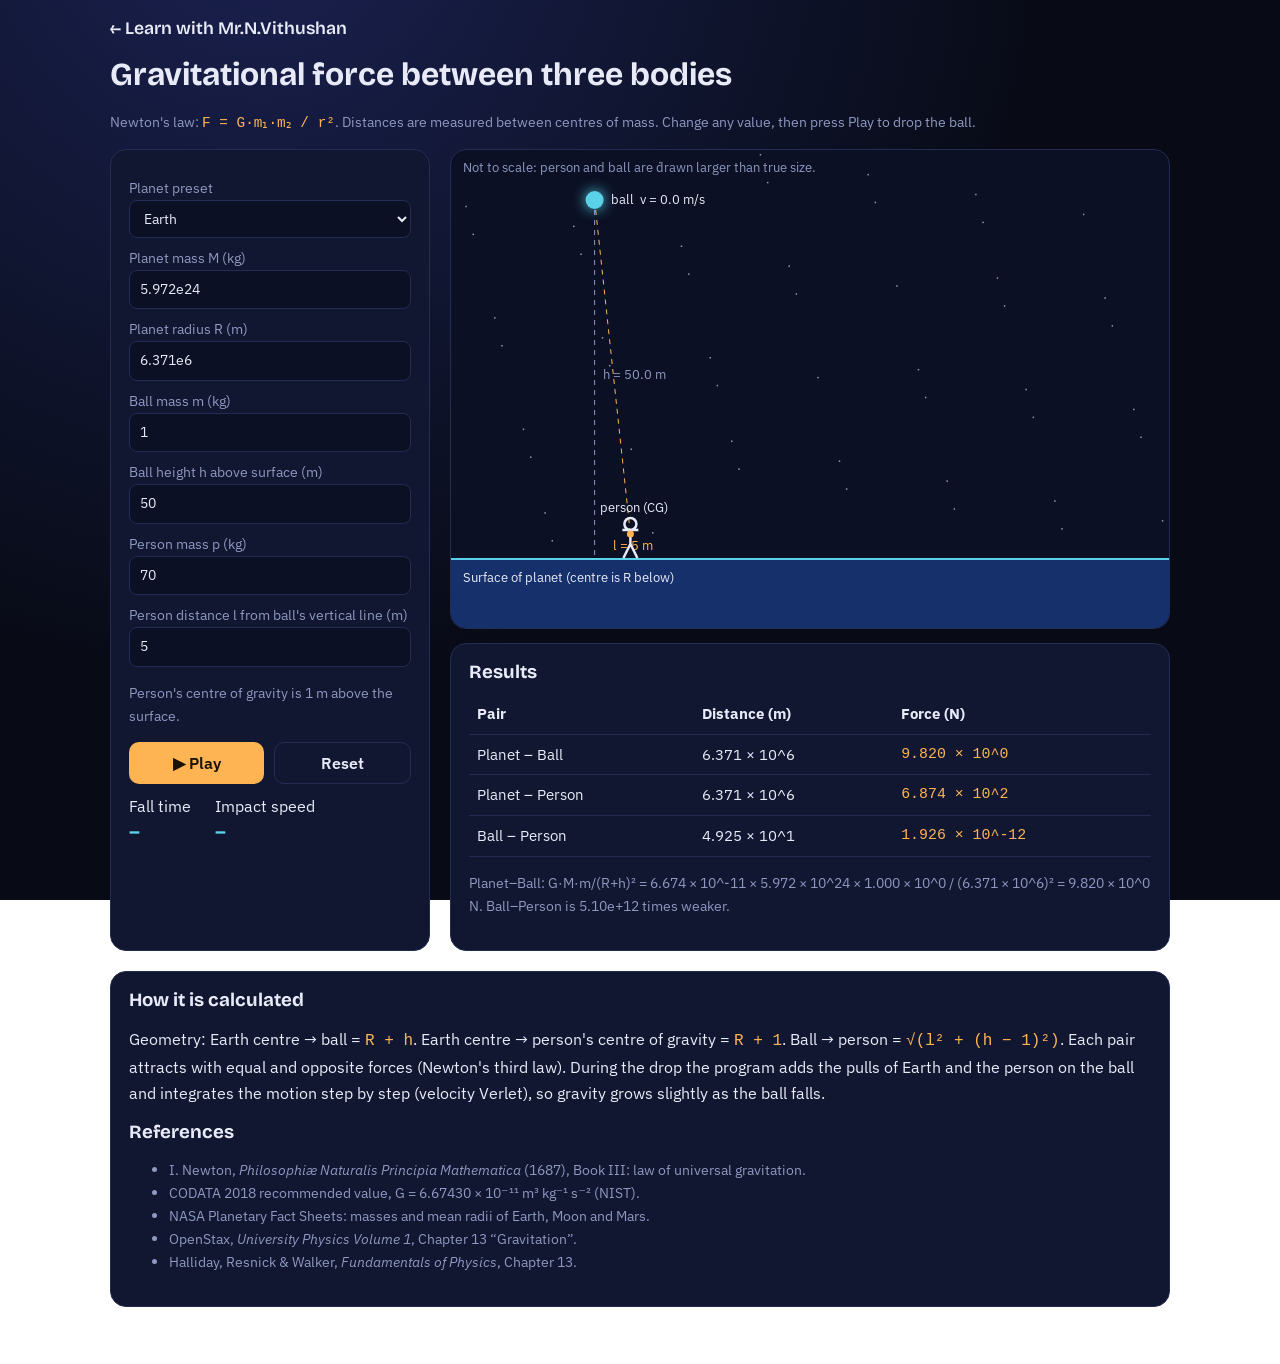
==== gravity-3body.html @ 2456cb46 "Add files via upload" ====
<!DOCTYPE html><html lang="en"><head><meta charset="utf-8"><meta name="viewport" content="width=device-width,initial-scale=1">
<title>Gravitational force (3 bodies) | Learn with Mr.N.Vithushan</title>
<link rel="preconnect" href="https://fonts.googleapis.com"><link href="https://fonts.googleapis.com/css2?family=Bricolage+Grotesque:wght@600;700&family=IBM+Plex+Sans:wght@400;600&display=swap" rel="stylesheet">
<link rel="stylesheet" href="style.css"></head><body><div class="wrap">
<header class="top"><a href="index.html">← Learn with Mr.N.Vithushan</a></header>
<h1>Gravitational force between three bodies</h1>
<p class="note">Newton's law: <span class="f">F = G·m₁·m₂ / r²</span>. Distances are measured between centres of mass. Change any value, then press Play to drop the ball.</p>
<div class="lab">
<div class="panel">
<label>Planet preset<select id="pre"><option value="5.972e24,6.371e6">Earth</option><option value="7.342e22,1.7374e6">Moon</option><option value="6.417e23,3.3895e6">Mars</option></select></label>
<label>Planet mass M (kg)<input id="M" value="5.972e24"></label>
<label>Planet radius R (m)<input id="R" value="6.371e6"></label>
<label>Ball mass m (kg)<input id="m" value="1"></label>
<label>Ball height h above surface (m)<input id="h" value="50"></label>
<label>Person mass p (kg)<input id="p" value="70"></label>
<label>Person distance l from ball's vertical line (m)<input id="l" value="5"></label>
<p class="note">Person's centre of gravity is 1 m above the surface.</p>
<div class="row"><button id="play">▶ Play</button><button class="alt" id="reset">Reset</button></div>
<div class="stat"><div>Fall time<b id="tt">–</b></div><div>Impact speed<b id="vv">–</b></div></div>
</div>
<div><canvas id="cv"></canvas>
<div class="panel" style="margin-top:14px"><h3>Results</h3><table id="res"></table><p class="note" id="eq"></p></div></div>
</div>
<div class="panel" style="margin-bottom:60px"><h3>How it is calculated</h3>
<p>Geometry: Earth centre → ball = <code>R + h</code>. Earth centre → person's centre of gravity = <code>R + 1</code>. Ball → person = <code>√(l² + (h − 1)²)</code>. Each pair attracts with equal and opposite forces (Newton's third law). During the drop the program adds the pulls of Earth and the person on the ball and integrates the motion step by step (velocity Verlet), so gravity grows slightly as the ball falls.</p>
<h3>References</h3><ul class="note">
<li>I. Newton, <i>Philosophiæ Naturalis Principia Mathematica</i> (1687), Book III: law of universal gravitation.</li>
<li>CODATA 2018 recommended value, G = 6.67430 × 10⁻¹¹ m³ kg⁻¹ s⁻² (NIST).</li>
<li>NASA Planetary Fact Sheets: masses and mean radii of Earth, Moon and Mars.</li>
<li>OpenStax, <i>University Physics Volume 1</i>, Chapter 13 “Gravitation”.</li>
<li>Halliday, Resnick &amp; Walker, <i>Fundamentals of Physics</i>, Chapter 13.</li></ul></div></div>
<script>
const G=6.6743e-11,$=id=>document.getElementById(id),cv=$('cv'),x=cv.getContext('2d');
const v=id=>parseFloat($(id).value);
const sci=n=>n.toExponential(3).replace('e',' × 10^').replace('^+','^');
let S=null,raf=null;
function inputs(){return{M:v('M'),R:v('R'),m:v('m'),h:v('h'),p:v('p'),l:v('l')}}
function forces(q){const rEB=q.R+q.h,rEP=q.R+1,rBP=Math.hypot(q.l,q.h-1);
return{rEB,rEP,rBP,FEB:G*q.M*q.m/rEB**2,FEP:G*q.M*q.p/rEP**2,FBP:G*q.m*q.p/rBP**2}}
function table(){const q=inputs();if(Object.values(q).some(n=>!isFinite(n)||n<0)||q.R<=0){$('res').innerHTML='<tr><td>Enter valid positive numbers.</td></tr>';return false}
const f=forces(q);
$('res').innerHTML=`<tr><th>Pair</th><th>Distance (m)</th><th>Force (N)</th></tr>
<tr><td>Planet – Ball</td><td>${sci(f.rEB)}</td><td class="f">${sci(f.FEB)}</td></tr>
<tr><td>Planet – Person</td><td>${sci(f.rEP)}</td><td class="f">${sci(f.FEP)}</td></tr>
<tr><td>Ball – Person</td><td>${sci(f.rBP)}</td><td class="f">${sci(f.FBP)}</td></tr>`;
$('eq').textContent=`Planet–Ball: G·M·m/(R+h)² = ${sci(G)} × ${sci(q.M)} × ${sci(q.m)} / (${sci(f.rEB)})² = ${sci(f.FEB)} N.  Ball–Person is ${(f.FEB/f.FBP).toExponential(2)} times weaker.`;
return true}
function reset(){cancelAnimationFrame(raf);if(!table())return;const q=inputs();
S={q,y:q.R+q.h,vy:0,t:0,done:false,x:0};$('tt').textContent='–';$('vv').textContent='–';draw()}
function acc(y,q){const px=q.l,py=q.R+1,dx=px,dy=py-y,r=Math.hypot(dx,dy);
const aE=-G*q.M/y**2;return{ax:G*q.p*dx/r**3,ay:aE+G*q.p*dy/r**3}}
function step(dt){const q=S.q;let a=acc(S.y,q);
S.y+=S.vy*dt+.5*a.ay*dt*dt;S.x+=0.5*a.ax*dt*dt+S.vx*dt;const b=acc(S.y,q);S.vy+=.5*(a.ay+b.ay)*dt;S.vx+=.5*(a.ax+b.ax)*dt;S.t+=dt}
function play(){reset();if(!S)return;const q=S.q;S.vx=0;
const tEst=Math.sqrt(2*q.h/(G*q.M/q.R**2)),k=tEst>5?tEst/5:1;let last=performance.now();
(function loop(now){let d=Math.min((now-last)/1000,.05)*k;last=now;const n=Math.max(1,Math.ceil(d/0.01));
for(let i=0;i<n&&!S.done;i++){step(d/n);if(S.y<=q.R){S.y=q.R;S.done=true}}
draw();if(S.done){$('tt').textContent=S.t.toFixed(3)+' s';$('vv').textContent=Math.abs(S.vy).toFixed(2)+' m/s';return}
raf=requestAnimationFrame(loop)})(last)}
function draw(){const W=cv.width=cv.clientWidth*devicePixelRatio,H=cv.height=cv.clientHeight*devicePixelRatio,d=devicePixelRatio;
x.clearRect(0,0,W,H);if(!S)return;const q=S.q,gy=H-70*d;
x.fillStyle='#8e98c0';for(let i=0;i<50;i++){x.fillRect((i*137%100)/100*W,(i*59%100)/100*(gy-10),1.5*d,1.5*d)}
const s=Math.min((gy-50*d)/Math.max(q.h,3),(W*.4)/Math.max(q.l,1)),bx=W*.2,px=bx+q.l*s,z=S.y-q.R;
x.fillStyle='#16306b';x.fillRect(0,gy,W,H-gy);x.fillStyle='#5ad1e6';x.fillRect(0,gy,W,2*d);
x.fillStyle='#e8ebf7';x.font=13*d+'px IBM Plex Sans';x.fillText('Surface of planet (centre is R below)',12*d,gy+24*d);
const by=gy-z*s;
// distances
x.setLineDash([5*d,5*d]);x.strokeStyle='#8e98c0';x.lineWidth=d;
x.beginPath();x.moveTo(bx,by);x.lineTo(bx,gy);x.stroke();
const ph=Math.max(1.7*s,40*d),cg=Math.max(1*s,24*d),cy=gy-cg;
x.strokeStyle='#ffb454';x.beginPath();x.moveTo(bx,by);x.lineTo(px,cy);x.stroke();x.setLineDash([]);
x.fillStyle='#8e98c0';x.fillText('h = '+(z).toFixed(1)+' m',bx+8*d,(by+gy)/2);
x.fillStyle='#ffb454';x.fillText('l = '+q.l+' m',(bx+px)/2,gy-8*d);
// person
x.strokeStyle='#e8ebf7';x.lineWidth=2.5*d;x.beginPath();
x.arc(px,gy-ph+6*d,6*d,0,7);x.moveTo(px,gy-ph+12*d);x.lineTo(px,gy-ph*.35);x.moveTo(px-8*d,gy-ph*.7);x.lineTo(px+8*d,gy-ph*.7);
x.moveTo(px,gy-ph*.35);x.lineTo(px-7*d,gy);x.moveTo(px,gy-ph*.35);x.lineTo(px+7*d,gy);x.stroke();
x.fillStyle='#ffb454';x.beginPath();x.arc(px,cy,3.5*d,0,7);x.fill();
x.fillStyle='#e8ebf7';x.fillText('person (CG)',px-30*d,gy-ph-6*d);
// ball
x.fillStyle='#5ad1e6';x.shadowColor='#5ad1e6';x.shadowBlur=14*d;x.beginPath();x.arc(bx,by,9*d,0,7);x.fill();x.shadowBlur=0;
x.fillStyle='#e8ebf7';x.fillText('ball  v = '+Math.abs(S.vy).toFixed(1)+' m/s',bx+16*d,by+4*d);
x.fillStyle='#8e98c0';x.fillText('Not to scale: person and ball are drawn larger than true size.',12*d,22*d)}
$('pre').onchange=e=>{const[a,b]=e.target.value.split(',');$('M').value=a;$('R').value=b;reset()};
['M','R','m','h','p','l'].forEach(i=>$(i).oninput=reset);
$('play').onclick=play;$('reset').onclick=reset;addEventListener('resize',draw);reset();
</script></body></html>
---- style.css ----
:root{--bg:#080b16;--surf:#111731;--line:#232c52;--tx:#e8ebf7;--mute:#8e98c0;--amb:#ffb454;--cy:#5ad1e6}
*{box-sizing:border-box}html{scroll-behavior:smooth}
body{margin:0;background:radial-gradient(ellipse at 20% -10%,#1a2150 0,var(--bg) 55%) fixed;color:var(--tx);font:16px/1.6 'IBM Plex Sans',system-ui,sans-serif}
h1,h2,h3{font-family:'Bricolage Grotesque',sans-serif;line-height:1.15;margin:0 0 .5em}
a{color:var(--cy)}a:focus-visible,button:focus-visible,input:focus-visible,select:focus-visible{outline:2px solid var(--amb);outline-offset:2px}
.wrap{max-width:1100px;margin:0 auto;padding:0 20px}
header.top{display:flex;justify-content:space-between;align-items:center;padding:18px 0}
header.top a{color:var(--tx);text-decoration:none;font:600 1.1rem 'Bricolage Grotesque'}
.hero{display:grid;grid-template-columns:1.1fr 1fr;gap:20px;align-items:center;padding:30px 0 20px}
.hero h1{font-size:clamp(2.2rem,5vw,3.8rem)}.hero p{color:var(--mute);max-width:46ch}
.hero canvas{width:100%;aspect-ratio:1.2;border-radius:18px;background:#0b1024;border:1px solid var(--line)}
.grid{display:grid;grid-template-columns:repeat(auto-fill,minmax(260px,1fr));gap:18px;padding:20px 0 60px}
.tile{display:block;background:var(--surf);border:1px solid var(--line);border-radius:16px;padding:18px;text-decoration:none;color:var(--tx);transition:transform .2s,border-color .2s}
.tile:hover{transform:translateY(-4px);border-color:var(--amb)}
.tile svg{width:100%;height:110px;background:#0b1024;border-radius:10px;margin-bottom:12px}
.tile p{color:var(--mute);margin:0;font-size:.92rem}.tile.soon{opacity:.5;pointer-events:none}
.orb{transform-origin:100px 55px;animation:spin 6s linear infinite}.orb2{animation-duration:3s}
@keyframes spin{to{transform:rotate(360deg)}}
footer{border-top:1px solid var(--line);color:var(--mute);padding:20px 0;font-size:.9rem;text-align:center}
/* topic page */
.lab{display:grid;grid-template-columns:320px 1fr;gap:20px;padding-bottom:20px}
.panel{background:var(--surf);border:1px solid var(--line);border-radius:16px;padding:18px}
label{display:block;font-size:.85rem;color:var(--mute);margin-top:10px}
input,select{width:100%;padding:8px 10px;border-radius:8px;border:1px solid var(--line);background:#0b1024;color:var(--tx);font:inherit}
.row{display:flex;gap:10px;margin-top:14px}
button{flex:1;padding:10px;border-radius:10px;border:0;background:var(--amb);color:#1a1200;font:600 1rem 'IBM Plex Sans';cursor:pointer}
button.alt{background:transparent;border:1px solid var(--line);color:var(--tx)}
#cv{width:100%;height:480px;border-radius:16px;border:1px solid var(--line);background:#0b1024;display:block}
table{width:100%;border-collapse:collapse;margin:10px 0}td,th{padding:8px;border-bottom:1px solid var(--line);text-align:left;font-size:.93rem}
code,.f{font-family:ui-monospace,monospace;color:var(--amb)}
.stat{display:flex;gap:24px;flex-wrap:wrap;margin-top:10px}.stat b{display:block;font:600 1.3rem 'Bricolage Grotesque';color:var(--cy)}
.note{color:var(--mute);font-size:.9rem}
@media(max-width:800px){.hero,.lab{grid-template-columns:1fr}}
@media(prefers-reduced-motion:reduce){.orb{animation:none}}
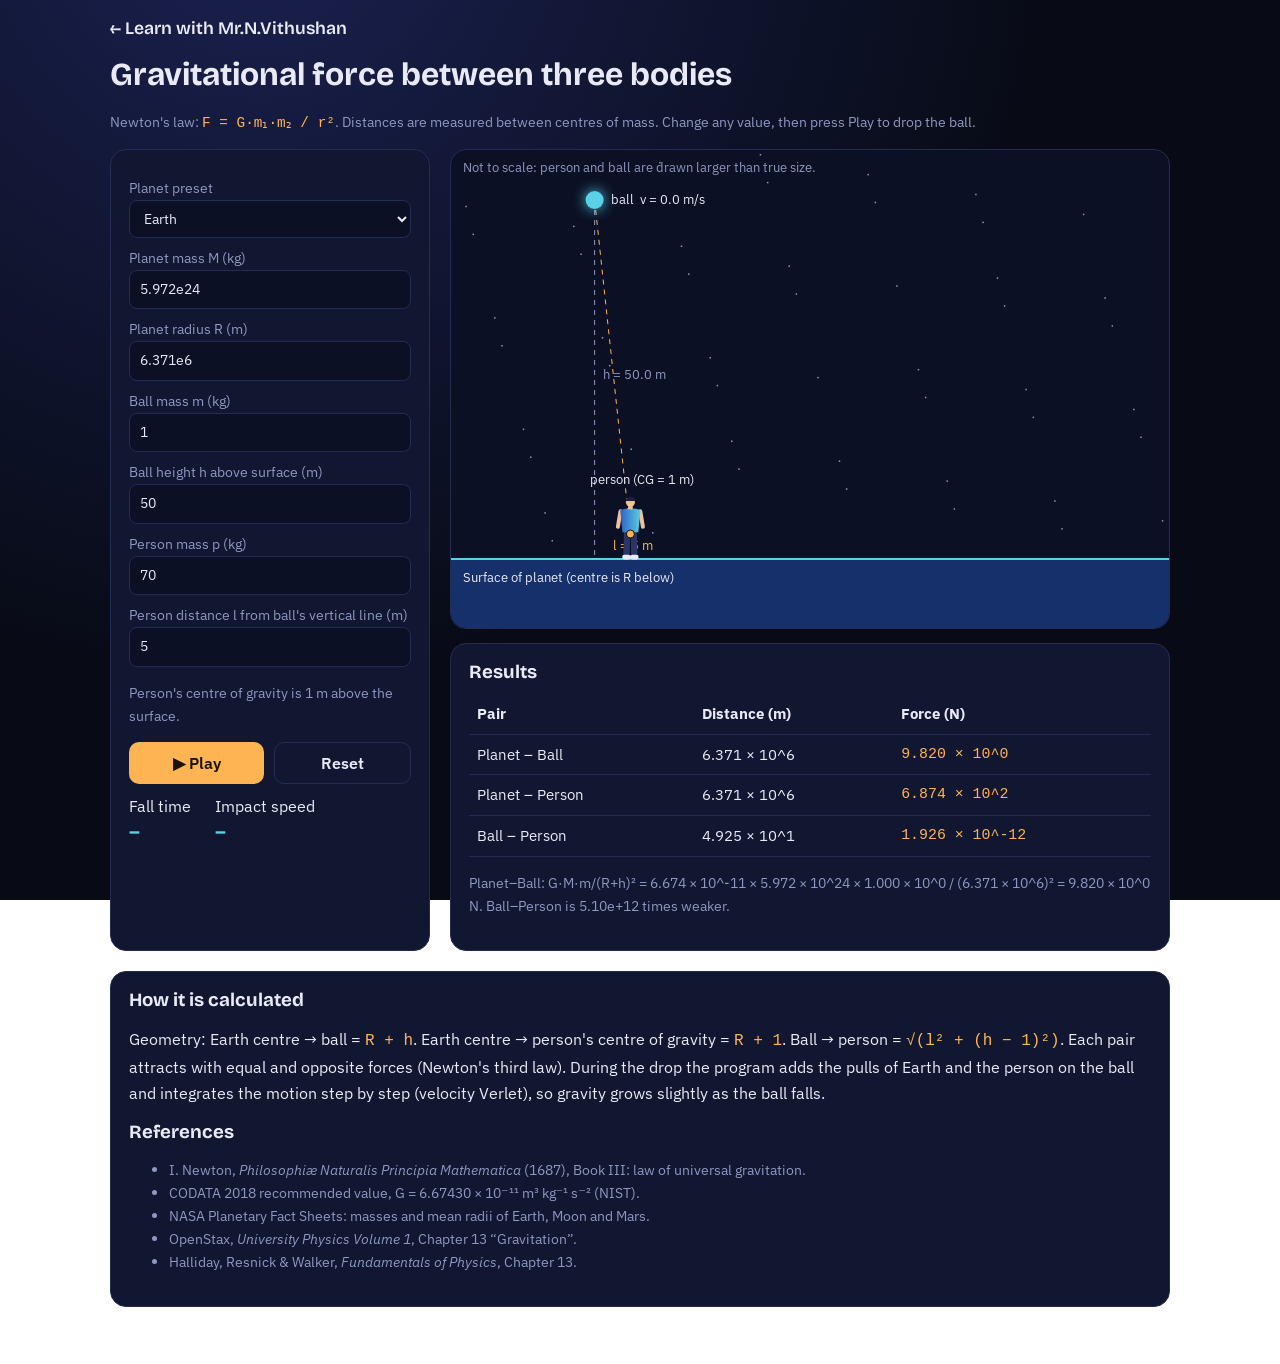
==== commit 9641dfac: "Add files via upload" ====
--- a/gravity-3body.html
+++ b/gravity-3body.html
@@ -57,6 +57,22 @@
 for(let i=0;i<n&&!S.done;i++){step(d/n);if(S.y<=q.R){S.y=q.R;S.done=true}}
 draw();if(S.done){$('tt').textContent=S.t.toFixed(3)+' s';$('vv').textContent=Math.abs(S.vy).toFixed(2)+' m/s';return}
 raf=requestAnimationFrame(loop)})(last)}
+function person(px,gy,H,d){x.save();x.lineCap='round';x.lineJoin='round';
+const w=H*.11;
+// legs
+x.strokeStyle='#2a3566';x.lineWidth=w*.95;x.beginPath();x.moveTo(px-w*.5,gy-H*.45);x.lineTo(px-w*.6,gy-H*.04);x.moveTo(px+w*.5,gy-H*.45);x.lineTo(px+w*.6,gy-H*.04);x.stroke();
+// shoes
+x.strokeStyle='#e8ebf7';x.lineWidth=w*.7;x.beginPath();x.moveTo(px-w*.9,gy-H*.015);x.lineTo(px-w*.3,gy-H*.015);x.moveTo(px+w*.3,gy-H*.015);x.lineTo(px+w*.9,gy-H*.015);x.stroke();
+// arms
+x.strokeStyle='#f0c29a';x.lineWidth=w*.6;x.beginPath();x.moveTo(px-w*1.5,gy-H*.78);x.lineTo(px-w*1.9,gy-H*.52);x.moveTo(px+w*1.5,gy-H*.78);x.lineTo(px+w*1.9,gy-H*.52);x.stroke();
+// torso
+const g=x.createLinearGradient(px-w*1.6,0,px+w*1.6,0);g.addColorStop(0,'#2f5fc4');g.addColorStop(1,'#5ad1e6');
+x.fillStyle=g;x.beginPath();x.moveTo(px-w*1.55,gy-H*.8);x.quadraticCurveTo(px,gy-H*.86,px+w*1.55,gy-H*.8);x.lineTo(px+w*1.2,gy-H*.43);x.lineTo(px-w*1.2,gy-H*.43);x.closePath();x.fill();
+// neck + head
+x.fillStyle='#f0c29a';x.fillRect(px-w*.35,gy-H*.88,w*.7,H*.07);
+x.beginPath();x.arc(px,gy-H*.93,H*.075,0,7);x.fill();
+x.fillStyle='#1b1f3a';x.beginPath();x.arc(px,gy-H*.95,H*.077,Math.PI,0);x.fill();
+x.restore()}
 function draw(){const W=cv.width=cv.clientWidth*devicePixelRatio,H=cv.height=cv.clientHeight*devicePixelRatio,d=devicePixelRatio;
 x.clearRect(0,0,W,H);if(!S)return;const q=S.q,gy=H-70*d;
 x.fillStyle='#8e98c0';for(let i=0;i<50;i++){x.fillRect((i*137%100)/100*W,(i*59%100)/100*(gy-10),1.5*d,1.5*d)}
@@ -67,16 +83,14 @@
 // distances
 x.setLineDash([5*d,5*d]);x.strokeStyle='#8e98c0';x.lineWidth=d;
 x.beginPath();x.moveTo(bx,by);x.lineTo(bx,gy);x.stroke();
-const ph=Math.max(1.7*s,40*d),cg=Math.max(1*s,24*d),cy=gy-cg;
+const ph=Math.max(1.7*s,60*d),cg=Math.max(1*s,24*d),cy=gy-cg;
 x.strokeStyle='#ffb454';x.beginPath();x.moveTo(bx,by);x.lineTo(px,cy);x.stroke();x.setLineDash([]);
 x.fillStyle='#8e98c0';x.fillText('h = '+(z).toFixed(1)+' m',bx+8*d,(by+gy)/2);
 x.fillStyle='#ffb454';x.fillText('l = '+q.l+' m',(bx+px)/2,gy-8*d);
 // person
-x.strokeStyle='#e8ebf7';x.lineWidth=2.5*d;x.beginPath();
-x.arc(px,gy-ph+6*d,6*d,0,7);x.moveTo(px,gy-ph+12*d);x.lineTo(px,gy-ph*.35);x.moveTo(px-8*d,gy-ph*.7);x.lineTo(px+8*d,gy-ph*.7);
-x.moveTo(px,gy-ph*.35);x.lineTo(px-7*d,gy);x.moveTo(px,gy-ph*.35);x.lineTo(px+7*d,gy);x.stroke();
-x.fillStyle='#ffb454';x.beginPath();x.arc(px,cy,3.5*d,0,7);x.fill();
-x.fillStyle='#e8ebf7';x.fillText('person (CG)',px-30*d,gy-ph-6*d);
+person(px,gy,ph,d);
+x.fillStyle='#ffb454';x.beginPath();x.arc(px,cy,4*d,0,7);x.fill();x.strokeStyle='#080b16';x.lineWidth=d;x.stroke();
+x.fillStyle='#e8ebf7';x.fillText('person (CG = 1 m)',px-40*d,gy-ph-14*d);
 // ball
 x.fillStyle='#5ad1e6';x.shadowColor='#5ad1e6';x.shadowBlur=14*d;x.beginPath();x.arc(bx,by,9*d,0,7);x.fill();x.shadowBlur=0;
 x.fillStyle='#e8ebf7';x.fillText('ball  v = '+Math.abs(S.vy).toFixed(1)+' m/s',bx+16*d,by+4*d);
--- a/style.css
+++ b/style.css
@@ -32,3 +32,6 @@
 .note{color:var(--mute);font-size:.9rem}
 @media(max-width:800px){.hero,.lab{grid-template-columns:1fr}}
 @media(prefers-reduced-motion:reduce){.orb{animation:none}}
+.bx{animation:slide 3.2s ease-in infinite}@keyframes slide{from{transform:translateX(8px)}to{transform:translateX(140px)}}
+.scroll{max-height:340px;overflow:auto}.ok{color:#7be0a0}.bad{color:#ff8a7a}input[type=range]{padding:0}
+@media(prefers-reduced-motion:reduce){.bx{animation:none}}
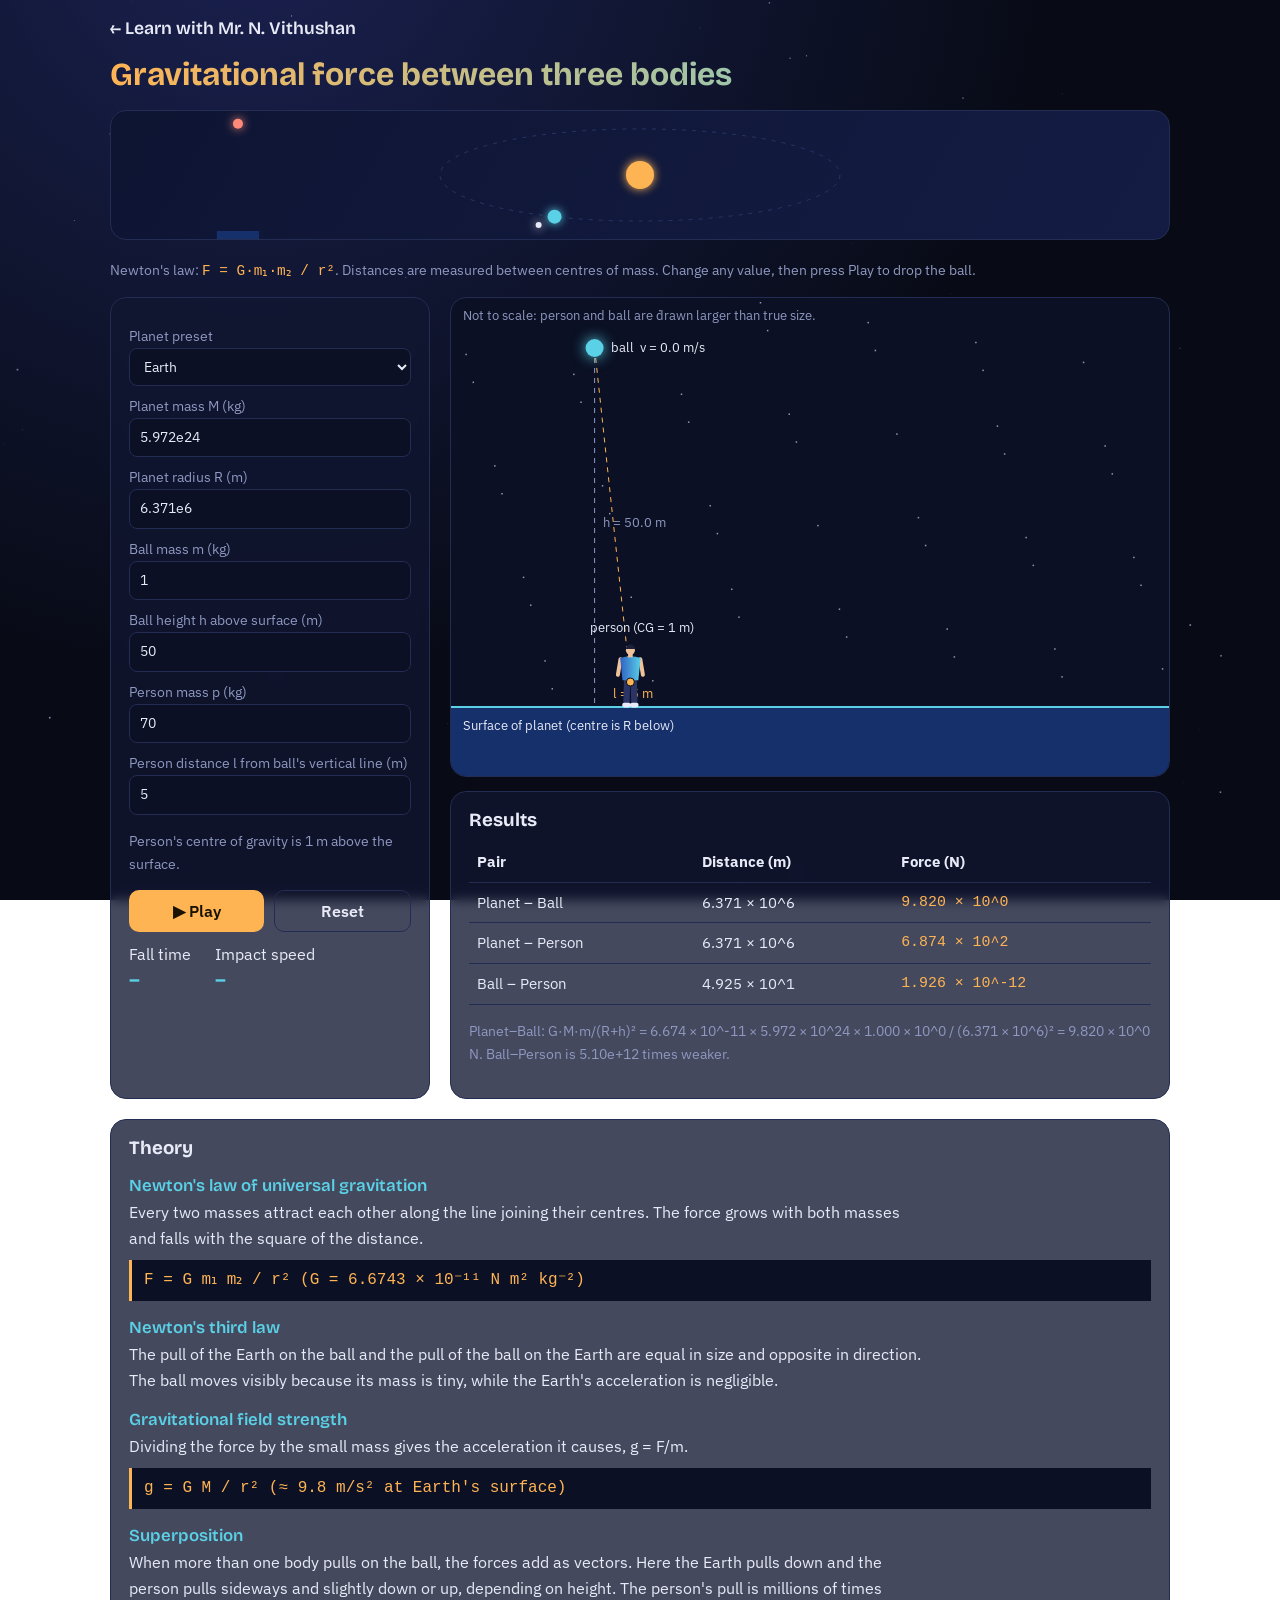
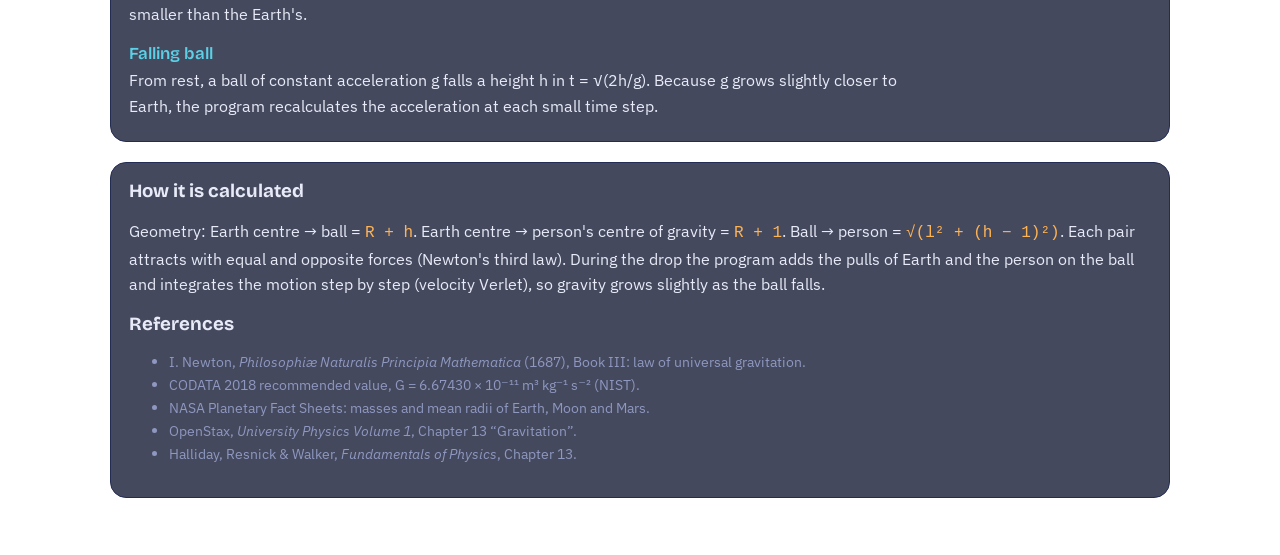
==== commit cc0e8944: "Add files via upload" ====
--- a/gravity-3body.html
+++ b/gravity-3body.html
@@ -1,9 +1,10 @@
 <!DOCTYPE html><html lang="en"><head><meta charset="utf-8"><meta name="viewport" content="width=device-width,initial-scale=1">
-<title>Gravitational force (3 bodies) | Learn with Mr.N.Vithushan</title>
+<title>Gravitational force (3 bodies) | Learn with Mr. N. Vithushan</title>
 <link rel="preconnect" href="https://fonts.googleapis.com"><link href="https://fonts.googleapis.com/css2?family=Bricolage+Grotesque:wght@600;700&family=IBM+Plex+Sans:wght@400;600&display=swap" rel="stylesheet">
 <link rel="stylesheet" href="style.css"></head><body><div class="wrap">
-<header class="top"><a href="index.html">← Learn with Mr.N.Vithushan</a></header>
-<h1>Gravitational force between three bodies</h1>
+<header class="top"><a href="index.html">← Learn with Mr. N. Vithushan</a></header>
+<h1 class="title">Gravitational force between three bodies</h1>
+<canvas class="banner" data-anim="orbit"></canvas>
 <p class="note">Newton's law: <span class="f">F = G·m₁·m₂ / r²</span>. Distances are measured between centres of mass. Change any value, then press Play to drop the ball.</p>
 <div class="lab">
 <div class="panel">
@@ -21,6 +22,12 @@
 <div><canvas id="cv"></canvas>
 <div class="panel" style="margin-top:14px"><h3>Results</h3><table id="res"></table><p class="note" id="eq"></p></div></div>
 </div>
+<div class="panel theory"><h3>Theory</h3>
+<h4>Newton's law of universal gravitation</h4><p>Every two masses attract each other along the line joining their centres. The force grows with both masses and falls with the square of the distance.</p><div class="eq">F = G m₁ m₂ / r²   (G = 6.6743 × 10⁻¹¹ N m² kg⁻²)</div>
+<h4>Newton's third law</h4><p>The pull of the Earth on the ball and the pull of the ball on the Earth are equal in size and opposite in direction. The ball moves visibly because its mass is tiny, while the Earth's acceleration is negligible.</p>
+<h4>Gravitational field strength</h4><p>Dividing the force by the small mass gives the acceleration it causes, g = F/m.</p><div class="eq">g = G M / r²   (≈ 9.8 m/s² at Earth's surface)</div>
+<h4>Superposition</h4><p>When more than one body pulls on the ball, the forces add as vectors. Here the Earth pulls down and the person pulls sideways and slightly down or up, depending on height. The person's pull is millions of times smaller than the Earth's.</p>
+<h4>Falling ball</h4><p>From rest, a ball of constant acceleration g falls a height h in t = √(2h/g). Because g grows slightly closer to Earth, the program recalculates the acceleration at each small time step.</p></div>
 <div class="panel" style="margin-bottom:60px"><h3>How it is calculated</h3>
 <p>Geometry: Earth centre → ball = <code>R + h</code>. Earth centre → person's centre of gravity = <code>R + 1</code>. Ball → person = <code>√(l² + (h − 1)²)</code>. Each pair attracts with equal and opposite forces (Newton's third law). During the drop the program adds the pulls of Earth and the person on the ball and integrates the motion step by step (velocity Verlet), so gravity grows slightly as the ball falls.</p>
 <h3>References</h3><ul class="note">
@@ -29,6 +36,7 @@
 <li>NASA Planetary Fact Sheets: masses and mean radii of Earth, Moon and Mars.</li>
 <li>OpenStax, <i>University Physics Volume 1</i>, Chapter 13 “Gravitation”.</li>
 <li>Halliday, Resnick &amp; Walker, <i>Fundamentals of Physics</i>, Chapter 13.</li></ul></div></div>
+<script src="site.js"></script>
 <script>
 const G=6.6743e-11,$=id=>document.getElementById(id),cv=$('cv'),x=cv.getContext('2d');
 const v=id=>parseFloat($(id).value);
--- a/style.css
+++ b/style.css
@@ -35,3 +35,20 @@
 .bx{animation:slide 3.2s ease-in infinite}@keyframes slide{from{transform:translateX(8px)}to{transform:translateX(140px)}}
 .scroll{max-height:340px;overflow:auto}.ok{color:#7be0a0}.bad{color:#ff8a7a}input[type=range]{padding:0}
 @media(prefers-reduced-motion:reduce){.bx{animation:none}}
+/* v3 look */
+.panel,.tile{background:rgba(17,23,49,.78);backdrop-filter:blur(6px)}
+.tile:hover{box-shadow:0 0 28px rgba(255,180,84,.2)}
+h1.title{background:linear-gradient(90deg,#ffb454,#5ad1e6);-webkit-background-clip:text;background-clip:text;color:transparent}
+.banner{width:100%;height:130px;border-radius:16px;border:1px solid var(--line);background:linear-gradient(120deg,#0e1533,#141c44);margin:6px 0 18px;display:block}
+.theory{margin-bottom:20px}.theory h4{margin:16px 0 4px;font:600 1.05rem 'Bricolage Grotesque';color:var(--cy)}
+.theory p{margin:4px 0;max-width:80ch}
+.eq{background:#0b1024;border-left:3px solid var(--amb);padding:8px 12px;margin:8px 0;font-family:ui-monospace,monospace;color:var(--amb);overflow-x:auto}
+.dp{position:relative;width:260px;height:260px;margin:auto}
+.dp .pic{position:absolute;inset:34px;border-radius:50%;overflow:hidden;background:linear-gradient(135deg,#2f5fc4,#5ad1e6);display:grid;place-items:center;font:700 3rem 'Bricolage Grotesque';color:#fff;box-shadow:0 0 40px rgba(90,209,230,.35);animation:pulse 4s ease-in-out infinite}
+.dp img{position:absolute;inset:0;width:100%;height:100%;object-fit:cover}
+.ring{position:absolute;inset:0;border:1px dashed #3a4780;border-radius:50%;animation:spin 14s linear infinite}
+.ring i{position:absolute;top:-7px;left:calc(50% - 7px);width:14px;height:14px;border-radius:50%;background:var(--amb);box-shadow:0 0 14px var(--amb)}
+.r2{inset:14px;animation-duration:9s;animation-direction:reverse}.r2 i{background:var(--cy);box-shadow:0 0 14px var(--cy)}
+@keyframes pulse{50%{box-shadow:0 0 70px rgba(255,180,84,.45)}}
+.hero{padding:30px 0}
+@media(prefers-reduced-motion:reduce){.ring,.dp .pic{animation:none}}
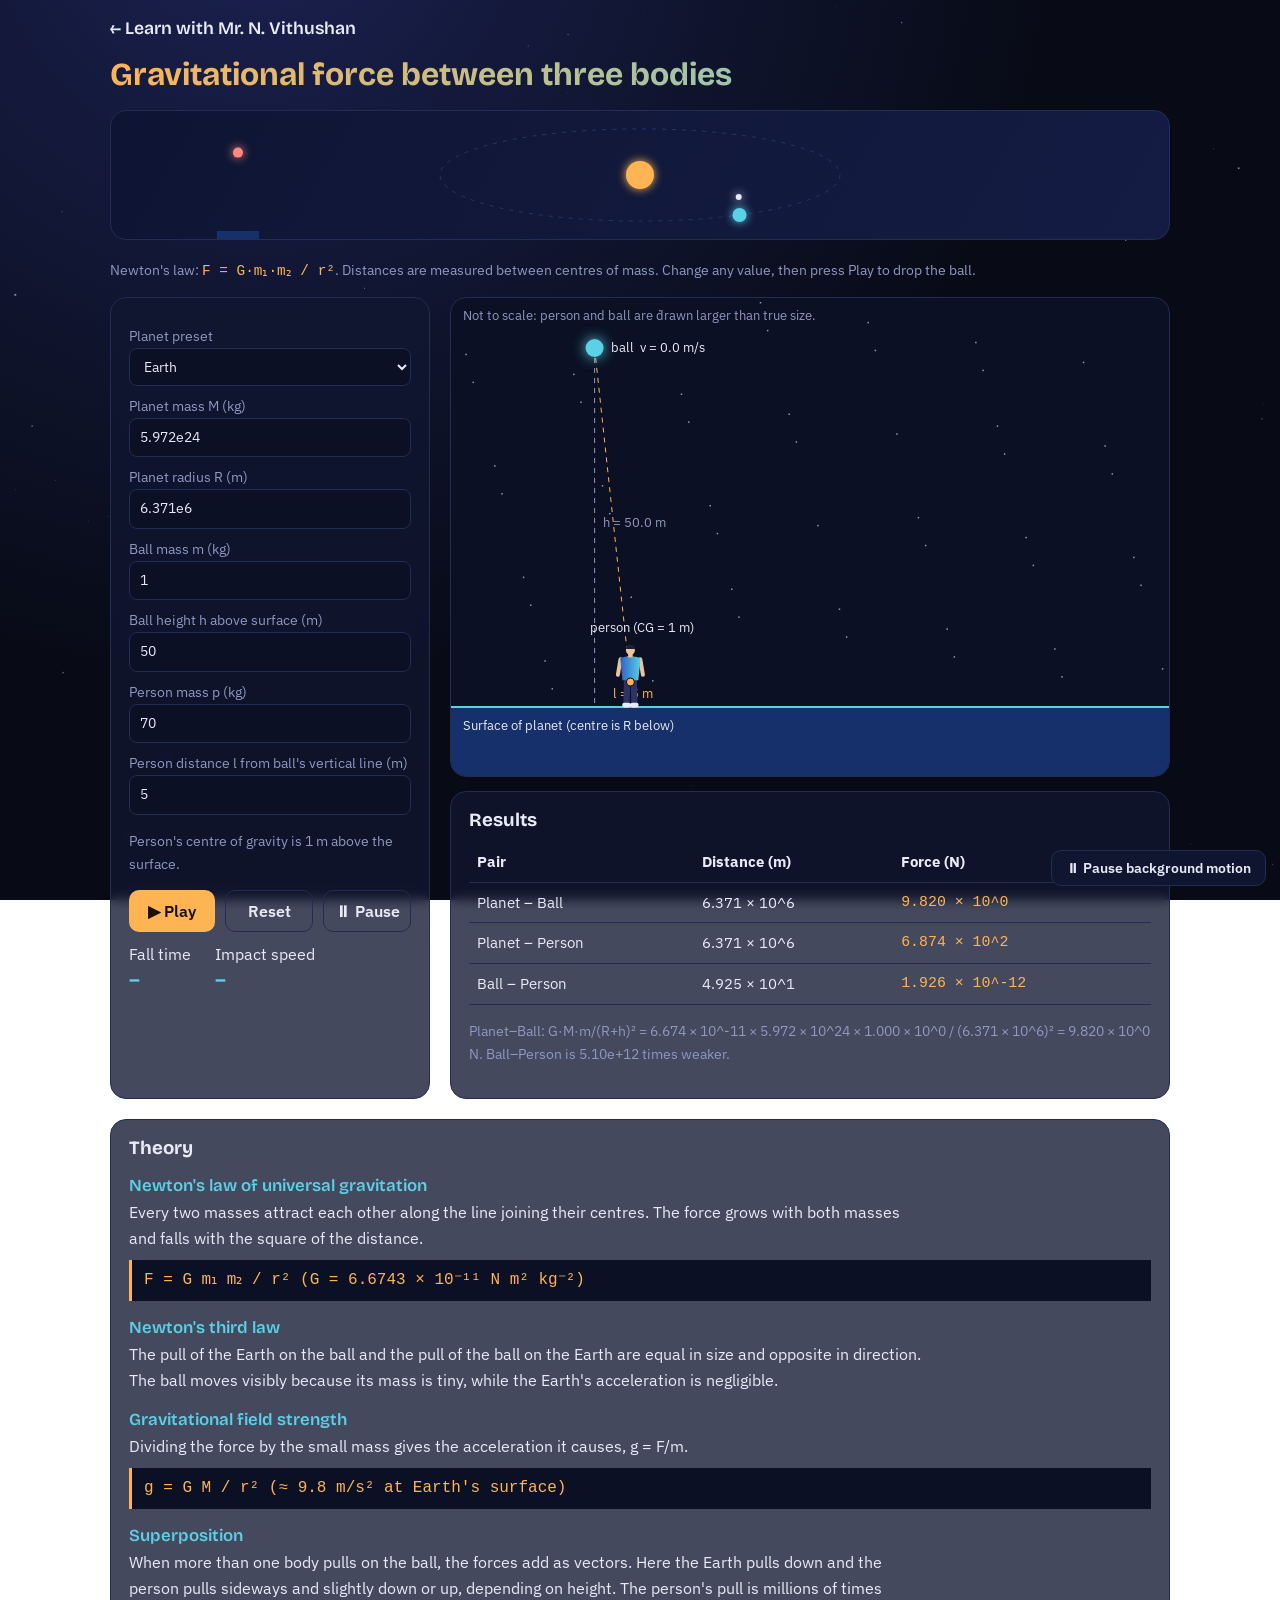
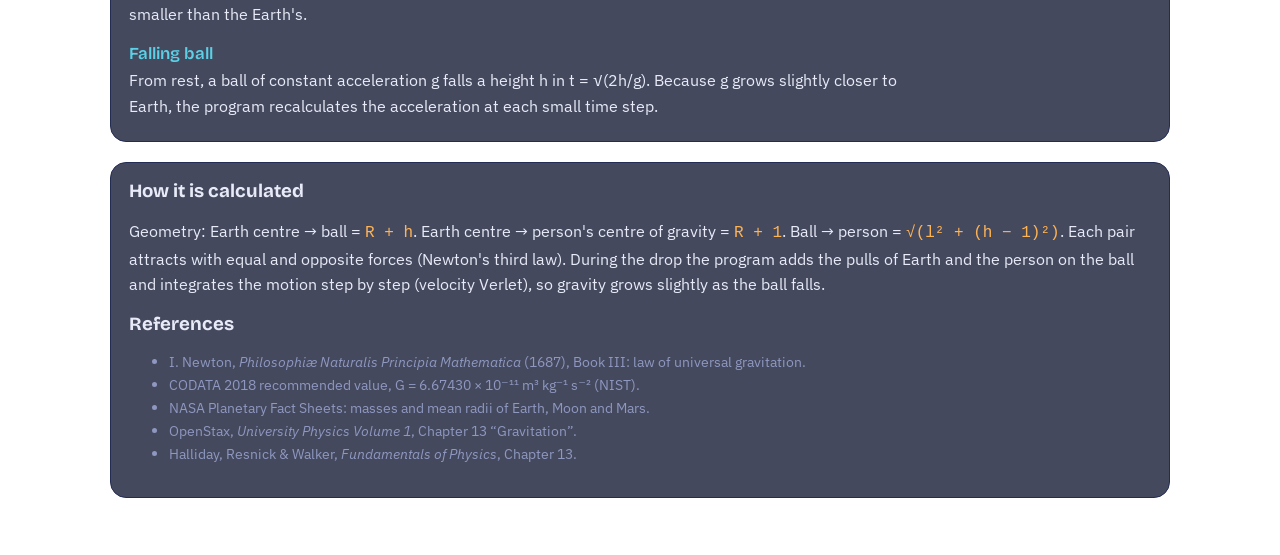
==== commit 560a3045: "Add files via upload" ====
--- a/gravity-3body.html
+++ b/gravity-3body.html
@@ -16,7 +16,7 @@
 <label>Person mass p (kg)<input id="p" value="70"></label>
 <label>Person distance l from ball's vertical line (m)<input id="l" value="5"></label>
 <p class="note">Person's centre of gravity is 1 m above the surface.</p>
-<div class="row"><button id="play">▶ Play</button><button class="alt" id="reset">Reset</button></div>
+<div class="row"><button id="play">▶ Play</button><button class="alt" id="reset">Reset</button><button class="alt" id="pause">⏸ Pause</button></div>
 <div class="stat"><div>Fall time<b id="tt">–</b></div><div>Impact speed<b id="vv">–</b></div></div>
 </div>
 <div><canvas id="cv"></canvas>
@@ -61,7 +61,7 @@
 S.y+=S.vy*dt+.5*a.ay*dt*dt;S.x+=0.5*a.ax*dt*dt+S.vx*dt;const b=acc(S.y,q);S.vy+=.5*(a.ay+b.ay)*dt;S.vx+=.5*(a.ax+b.ax)*dt;S.t+=dt}
 function play(){reset();if(!S)return;const q=S.q;S.vx=0;
 const tEst=Math.sqrt(2*q.h/(G*q.M/q.R**2)),k=tEst>5?tEst/5:1;let last=performance.now();
-(function loop(now){let d=Math.min((now-last)/1000,.05)*k;last=now;const n=Math.max(1,Math.ceil(d/0.01));
+(function loop(now){let d=Math.min((now-last)/1000,.05)*k;last=now;if(window.simPaused){raf=requestAnimationFrame(loop);return}const n=Math.max(1,Math.ceil(d/0.01));
 for(let i=0;i<n&&!S.done;i++){step(d/n);if(S.y<=q.R){S.y=q.R;S.done=true}}
 draw();if(S.done){$('tt').textContent=S.t.toFixed(3)+' s';$('vv').textContent=Math.abs(S.vy).toFixed(2)+' m/s';return}
 raf=requestAnimationFrame(loop)})(last)}
--- a/style.css
+++ b/style.css
@@ -52,3 +52,10 @@
 @keyframes pulse{50%{box-shadow:0 0 70px rgba(255,180,84,.45)}}
 .hero{padding:30px 0}
 @media(prefers-reduced-motion:reduce){.ring,.dp .pic{animation:none}}
+/* v4: 3D dp + pause */
+.dp{width:min(340px,80vw);height:auto;aspect-ratio:1}
+.dp .pic{inset:21%;z-index:1}
+.dp canvas{position:absolute;inset:0;width:100%;height:100%;pointer-events:none}
+.dpb{z-index:0}.dpf{z-index:2}
+.scene-btn{position:fixed;right:14px;bottom:14px;z-index:5;flex:none;width:auto;padding:8px 14px;font-size:.85rem;background:rgba(17,23,49,.92);border:1px solid var(--line);color:var(--tx)}
+.paused *{animation-play-state:paused!important}
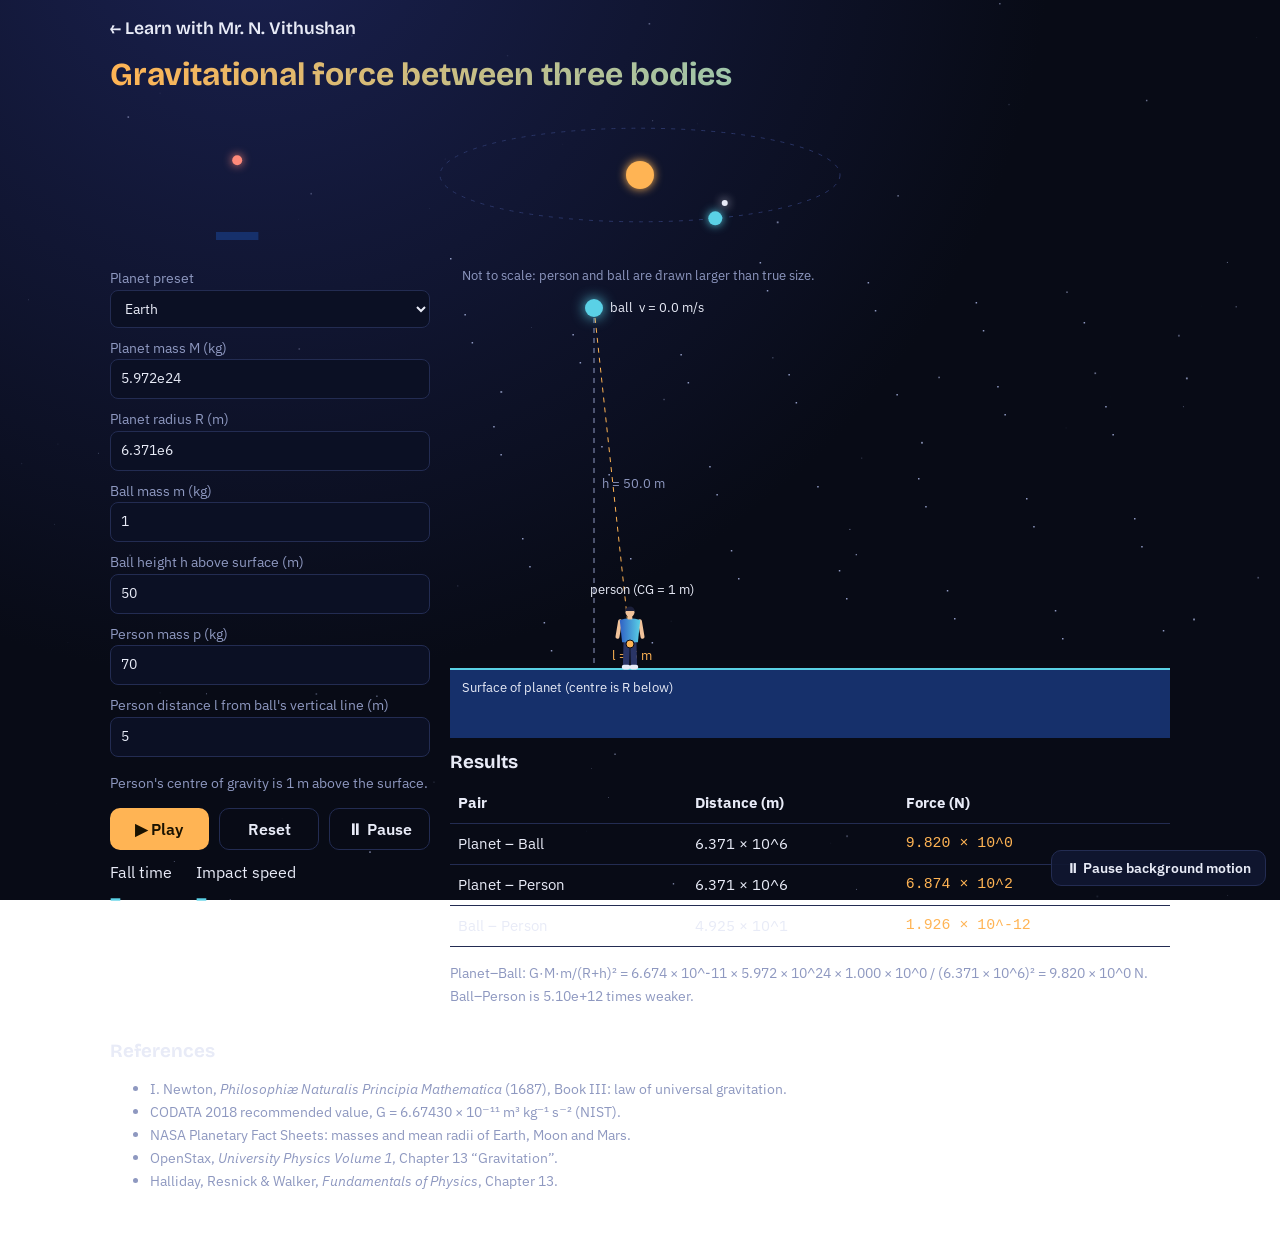
==== commit ff2c9ddc: "Add files via upload" ====
--- a/gravity-3body.html
+++ b/gravity-3body.html
@@ -5,7 +5,7 @@
 <header class="top"><a href="index.html">← Learn with Mr. N. Vithushan</a></header>
 <h1 class="title">Gravitational force between three bodies</h1>
 <canvas class="banner" data-anim="orbit"></canvas>
-<p class="note">Newton's law: <span class="f">F = G·m₁·m₂ / r²</span>. Distances are measured between centres of mass. Change any value, then press Play to drop the ball.</p>
+
 <div class="lab">
 <div class="panel">
 <label>Planet preset<select id="pre"><option value="5.972e24,6.371e6">Earth</option><option value="7.342e22,1.7374e6">Moon</option><option value="6.417e23,3.3895e6">Mars</option></select></label>
@@ -22,14 +22,7 @@
 <div><canvas id="cv"></canvas>
 <div class="panel" style="margin-top:14px"><h3>Results</h3><table id="res"></table><p class="note" id="eq"></p></div></div>
 </div>
-<div class="panel theory"><h3>Theory</h3>
-<h4>Newton's law of universal gravitation</h4><p>Every two masses attract each other along the line joining their centres. The force grows with both masses and falls with the square of the distance.</p><div class="eq">F = G m₁ m₂ / r²   (G = 6.6743 × 10⁻¹¹ N m² kg⁻²)</div>
-<h4>Newton's third law</h4><p>The pull of the Earth on the ball and the pull of the ball on the Earth are equal in size and opposite in direction. The ball moves visibly because its mass is tiny, while the Earth's acceleration is negligible.</p>
-<h4>Gravitational field strength</h4><p>Dividing the force by the small mass gives the acceleration it causes, g = F/m.</p><div class="eq">g = G M / r²   (≈ 9.8 m/s² at Earth's surface)</div>
-<h4>Superposition</h4><p>When more than one body pulls on the ball, the forces add as vectors. Here the Earth pulls down and the person pulls sideways and slightly down or up, depending on height. The person's pull is millions of times smaller than the Earth's.</p>
-<h4>Falling ball</h4><p>From rest, a ball of constant acceleration g falls a height h in t = √(2h/g). Because g grows slightly closer to Earth, the program recalculates the acceleration at each small time step.</p></div>
-<div class="panel" style="margin-bottom:60px"><h3>How it is calculated</h3>
-<p>Geometry: Earth centre → ball = <code>R + h</code>. Earth centre → person's centre of gravity = <code>R + 1</code>. Ball → person = <code>√(l² + (h − 1)²)</code>. Each pair attracts with equal and opposite forces (Newton's third law). During the drop the program adds the pulls of Earth and the person on the ball and integrates the motion step by step (velocity Verlet), so gravity grows slightly as the ball falls.</p>
+<div class="panel" style="margin-bottom:60px">
 <h3>References</h3><ul class="note">
 <li>I. Newton, <i>Philosophiæ Naturalis Principia Mathematica</i> (1687), Book III: law of universal gravitation.</li>
 <li>CODATA 2018 recommended value, G = 6.67430 × 10⁻¹¹ m³ kg⁻¹ s⁻² (NIST).</li>
--- a/style.css
+++ b/style.css
@@ -59,3 +59,14 @@
 .dpb{z-index:0}.dpf{z-index:2}
 .scene-btn{position:fixed;right:14px;bottom:14px;z-index:5;flex:none;width:auto;padding:8px 14px;font-size:.85rem;background:rgba(17,23,49,.92);border:1px solid var(--line);color:var(--tx)}
 .paused *{animation-play-state:paused!important}
+
+/* v5: no separate boxes */
+.panel,.tile{background:none;border:0;border-radius:0;padding:0;backdrop-filter:none;box-shadow:none}
+.tile:hover{border-color:transparent;box-shadow:none}
+.tile:hover svg{filter:drop-shadow(0 0 14px rgba(255,180,84,.35))}
+.tile svg{background:none;border-radius:0}
+.tile h3{margin:8px 0 0}
+.hero canvas,.banner,#cv,#gr{background:none;border:0;border-radius:0}
+#gr{width:100%;height:340px;display:block}
+details.consts{margin-top:12px}details.consts summary{cursor:pointer;color:var(--mute);font-size:.9rem}
+.sw{display:inline-block;width:10px;height:10px;border-radius:50%;margin-right:8px}
